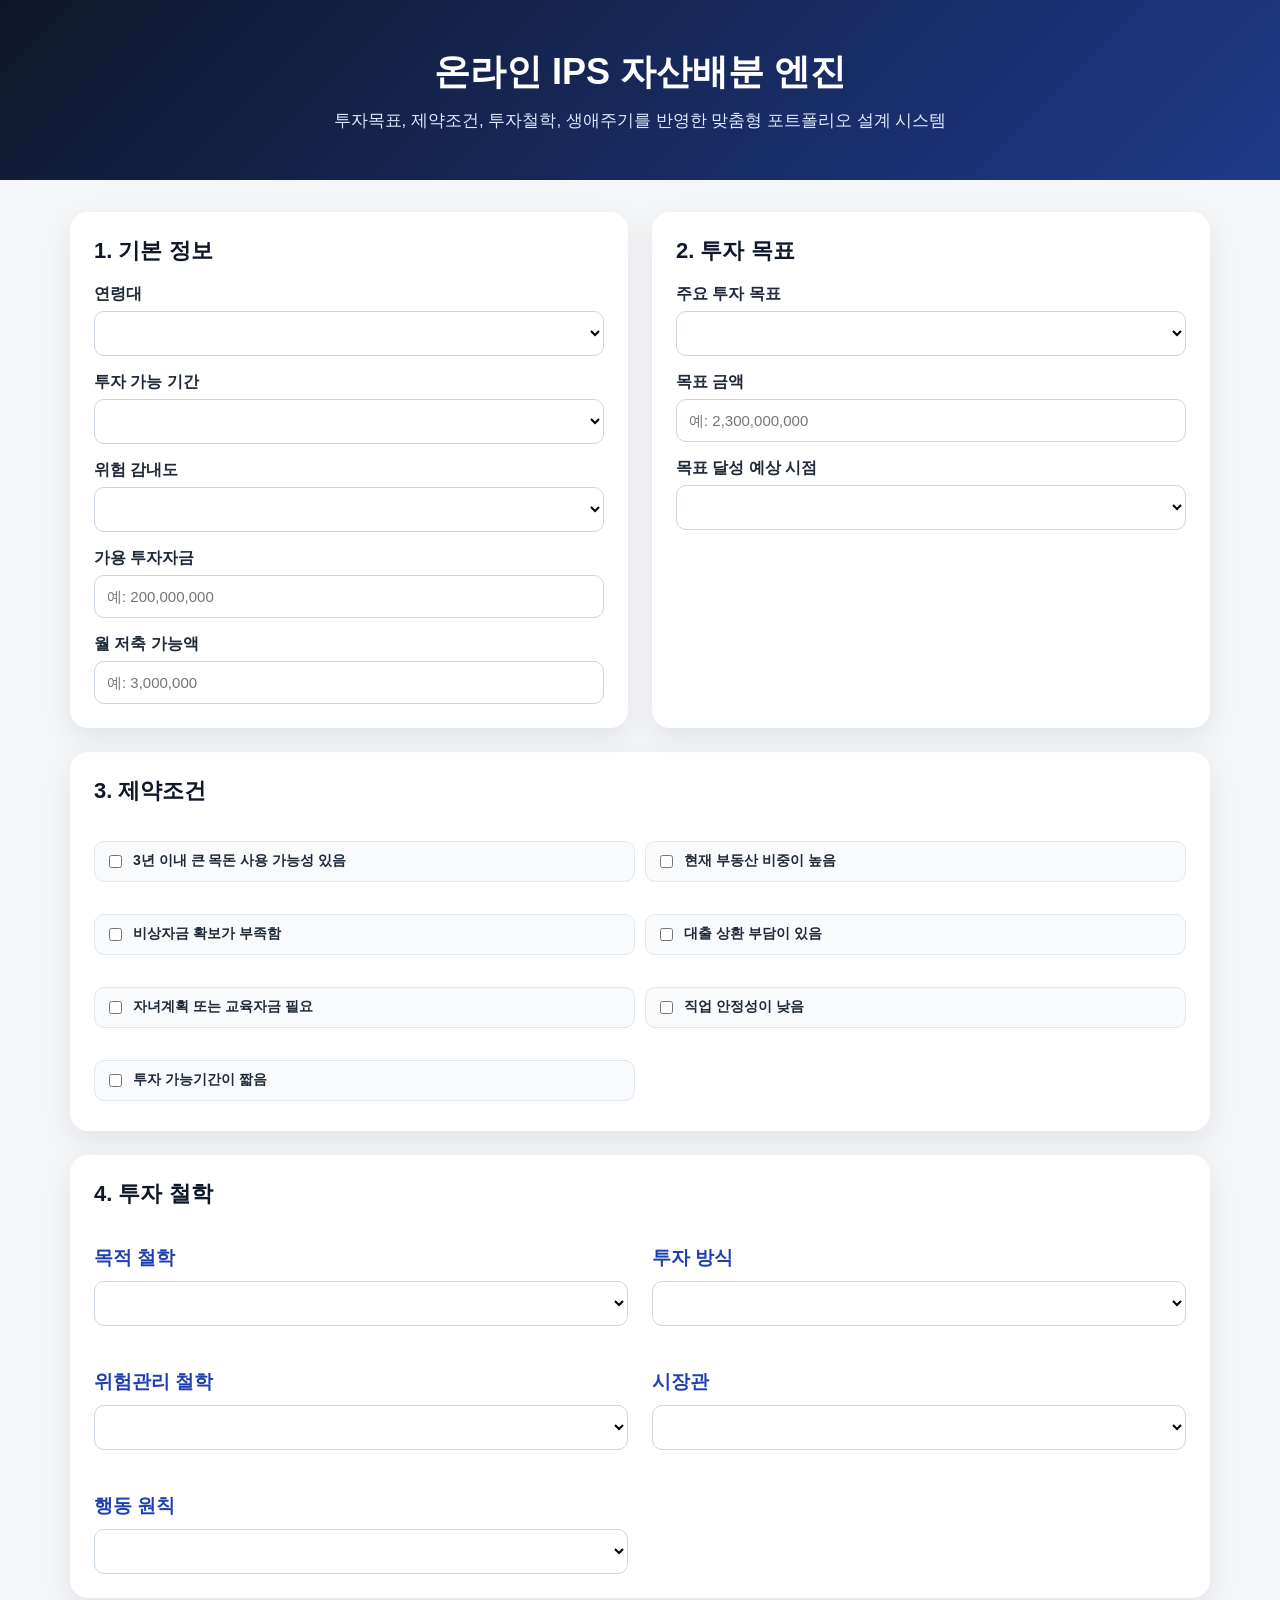
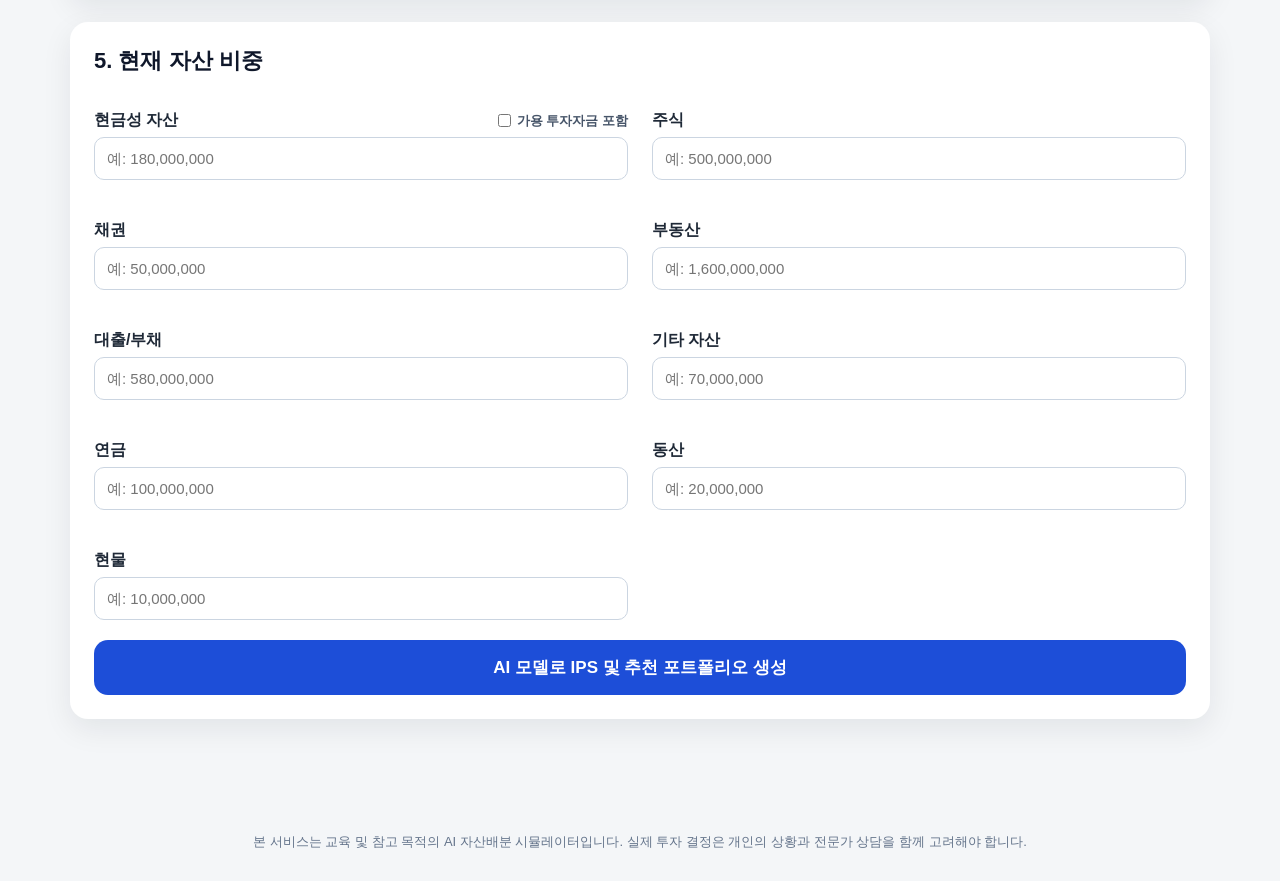
==== portfolio-recom-ai/index.html @ 27859f09 "feat: add ads.txt and adsense account meta tag for verification" ====
<!DOCTYPE html>
<html lang="ko">
<head>
  <meta charset="UTF-8" />
  <meta name="viewport" content="width=device-width, initial-scale=1.0" />
  <title>온라인 IPS 자산배분 엔진</title>
  <link rel="stylesheet" href="./style.css" />
  <script async src="https://pagead2.googlesyndication.com/pagead/js/adsbygoogle.js?client=ca-pub-1762837128941351"
     crossorigin="anonymous"></script>
<meta name="google-adsense-account" content="ca-pub-1762837128941351">
</head>

  <header>
    <h1>온라인 IPS 자산배분 엔진</h1>
    <p>투자목표, 제약조건, 투자철학, 생애주기를 반영한 맞춤형 포트폴리오 설계 시스템</p>
  </header>

  <main class="container">
    <div class="grid">
      <section class="card">
        <h2>1. 기본 정보</h2>

        <label>연령대</label>
        <select id="ageGroup">
          <option value="" selected></option>
          <option value="20">20대</option>
          <option value="30">30대</option>
          <option value="40">40대</option>
          <option value="50">50대</option>
          <option value="60">60대 이상</option>
        </select>

        <label>투자 가능 기간</label>
        <select id="horizon">
          <option value="" selected></option>
          <option value="short">3년 미만</option>
          <option value="medium">3년 이상 10년 미만</option>
          <option value="long">10년 이상</option>
        </select>

        <label>위험 감내도</label>
        <select id="risk">
          <option value="" selected></option>
          <option value="low">낮음 - 원금 안정성 우선</option>
          <option value="medium">보통 - 일정 변동성 감내</option>
          <option value="high">높음 - 장기 수익률 우선</option>
        </select>

        <label>가용 투자자금</label>
        <input id="investAmount" type="text" value="" class="money-input" placeholder="예: 200,000,000" />

        <label>월 저축 가능액</label>
        <input id="monthlySaving" type="text" value="" class="money-input" placeholder="예: 3,000,000" />
      </section>

      <section class="card">
        <h2>2. 투자 목표</h2>

        <label>주요 투자 목표</label>
        <select id="goal">
          <option value="" selected></option>
          <option value="house">주택 매수 / 상급지 이동</option>
          <option value="growth">장기 자산 증식</option>
          <option value="retirement">은퇴 준비</option>
          <option value="cashflow">현금흐름 확보</option>
          <option value="education">자녀 교육자금</option>
          <option value="preservation">자산 보존</option>
        </select>

        <label>목표 금액</label>
        <input id="targetAmount" type="text" value="" class="money-input" placeholder="예: 2,300,000,000" />

        <label>목표 달성 예상 시점</label>
        <select id="targetPeriod">
          <option value="" selected></option>
          <option value="1">1년 이내</option>
          <option value="3">3년 이내</option>
          <option value="5">5년 이내</option>
          <option value="10">10년 이상</option>
        </select>

      </section>
    </div>

    <section class="card">
      <h2>3. 제약조건</h2>

      <div class="checkbox-group">
        <label class="checkbox-item">
          <input type="checkbox" id="nearHousePurchase" />
          3년 이내 큰 목돈 사용 가능성 있음
        </label>

        <label class="checkbox-item">
          <input type="checkbox" id="highRealEstate" />
          현재 부동산 비중이 높음
        </label>

        <label class="checkbox-item">
          <input type="checkbox" id="needEmergency" />
          비상자금 확보가 부족함
        </label>

        <label class="checkbox-item">
          <input type="checkbox" id="loanBurden" />
          대출 상환 부담이 있음
        </label>

        <label class="checkbox-item">
          <input type="checkbox" id="childPlan" />
          자녀계획 또는 교육자금 필요
        </label>

        <label class="checkbox-item">
          <input type="checkbox" id="jobUnstable" />
          직업 안정성이 낮음
        </label>

        <label class="checkbox-item">
          <input type="checkbox" id="shortInvestmentPeriod" />
          투자 가능기간이 짧음
        </label>
      </div>
    </section>

    <section class="card">
      <h2>4. 투자 철학</h2>

      <div class="grid">
        <div>
          <h3>목적 철학</h3>
          <select id="purposePhilosophy">
            <option value="" selected></option>
            <option value="growth">자산 증식형</option>
            <option value="cashflow">현금흐름형</option>
            <option value="preservation">자산 보존형</option>
            <option value="goal">목표 달성형</option>
            <option value="inflation">인플레이션 방어형</option>
          </select>
        </div>

        <div>
          <h3>투자 방식</h3>
          <select id="strategyPhilosophy">
            <option value="" selected></option>
            <option value="passive">패시브 인덱스형</option>
            <option value="active">액티브 판단형</option>
            <option value="value">가치투자형</option>
            <option value="growth">성장투자형</option>
            <option value="quant">퀀트/시스템형</option>
            <option value="allocation">자산배분형</option>
            <option value="macro">매크로 대응형</option>
          </select>
        </div>

        <div>
          <h3>위험관리 철학</h3>
          <select id="riskPhilosophy">
            <option value="" selected></option>
            <option value="volatility">변동성 감내형</option>
            <option value="loss">손실 회피형</option>
            <option value="cash">현금중시형</option>
            <option value="diversification">분산중시형</option>
            <option value="leverage">레버리지 활용형</option>
            <option value="noDebt">무차입 안정형</option>
          </select>
        </div>

        <div>
          <h3>시장관</h3>
          <select id="marketBelief">
            <option value="" selected></option>
            <option value="efficient">시장효율 신뢰형</option>
            <option value="cycle">경기순환 활용형</option>
            <option value="timing">타이밍 활용형</option>
            <option value="longTerm">장기 우상향 신뢰형</option>
            <option value="crisis">위기기회 활용형</option>
          </select>
        </div>

        <div>
          <h3>행동 원칙</h3>
          <select id="behaviorRule">
            <option value="" selected></option>
            <option value="saving">정기적립형</option>
            <option value="rebalance">기계적 리밸런싱형</option>
            <option value="hold">장기보유형</option>
            <option value="concentrated">확신집중형</option>
            <option value="learning">학습중심형</option>
            <option value="simple">단순함 추구형</option>
          </select>
        </div>
      </div>
    </section>

    <section class="card">
      <h2>5. 현재 자산 비중</h2>

      <div class="grid">
        <div>
          <div class="money-label-row">
            <label for="cashAsset">현금성 자산</label>
            <label class="inline-checkbox">
              <input type="checkbox" id="cashIncludesInvestable" />
              가용 투자자금 포함
            </label>
          </div>
          <input id="cashAsset" type="text" value="" class="money-input" placeholder="예: 180,000,000" />
        </div>

        <div>
          <label>주식</label>
          <input id="stockAsset" type="text" value="" class="money-input" placeholder="예: 500,000,000" />
        </div>

        <div>
          <label>채권</label>
          <input id="bondAsset" type="text" value="" class="money-input" placeholder="예: 50,000,000" />
        </div>

        <div>
          <label>부동산</label>
          <input id="realEstateAsset" type="text" value="" class="money-input" placeholder="예: 1,600,000,000" />
        </div>

        <div>
          <label>대출/부채</label>
          <input id="debt" type="text" value="" class="money-input" placeholder="예: 580,000,000" />
        </div>

        <div>
          <label>기타 자산</label>
          <input id="otherAsset" type="text" value="" class="money-input" placeholder="예: 70,000,000" />
        </div>

        <div>
          <label>연금</label>
          <input id="pensionAsset" type="text" value="" class="money-input" placeholder="예: 100,000,000" />
        </div>

        <div>
          <label>동산</label>
          <input id="movableAsset" type="text" value="" class="money-input" placeholder="예: 20,000,000" />
        </div>

        <div>
          <label>현물</label>
          <input id="physicalAsset" type="text" value="" class="money-input" placeholder="예: 10,000,000" />
        </div>
      </div>

      <button id="generateBtn" onclick="generateIPS()">AI 모델로 IPS 및 추천 포트폴리오 생성</button>
    </section>

    <section class="card" id="resultSection" style="display:none;">
      <h2>6. 분석 결과</h2>

      <div class="result-box">
        <h3>투자자 프로필</h3>
        <div id="profileBadges"></div>
      </div>

      <div class="result-box">
        <h3>현재 자산 진단</h3>
        <div id="assetDiagnosis"></div>
      </div>

      <div class="result-box">
        <h3>추천 전략적 자산배분</h3>
        <div id="allocationResult"></div>
      </div>

      <div class="result-box">
        <h3>이상적 자산배분</h3>
        <div id="idealAllocationResult"></div>
      </div>

      <div class="result-box">
        <h3>AI 모델 분석 의견</h3>
        <div id="aiModelResult"></div>
      </div>

      <div class="result-box">
        <h3>추천 사유</h3>
        <div id="recommendReason"></div>
      </div>

      <div class="result-box">
        <h3>리밸런싱 기준</h3>
        <table class="summary-table">
          <tr>
            <th>항목</th>
            <th>기준</th>
          </tr>
          <tr>
            <td>정기 리밸런싱</td>
            <td>분기 1회 또는 반기 1회</td>
          </tr>
          <tr>
            <td>허용 밴드</td>
            <td>목표 비중 대비 ±5%p 이탈 시 점검</td>
          </tr>
          <tr>
            <td>현금성 자산</td>
            <td>단기 목표자금과 비상자금은 위험자산 투자 대상에서 제외</td>
          </tr>
          <tr>
            <td>시장 급락 시</td>
            <td>사전에 정한 룰에 따라 분할 매수, 감정적 매도 금지</td>
          </tr>
        </table>
      </div>

      <div class="result-box">
        <h3>IPS 요약 보고서</h3>
        <div id="ipsReport" class="ips-report"></div>
      </div>
    </section>
  </main>

  <footer>
    본 서비스는 교육 및 참고 목적의 AI 자산배분 시뮬레이터입니다. 실제 투자 결정은 개인의 상황과 전문가 상담을 함께 고려해야 합니다.
  </footer>

  <script src="./main.js"></script>
</body>
</html>
---- portfolio-recom-ai/style.css ----
* {
  box-sizing: border-box;
}

body {
  margin: 0;
  font-family: -apple-system, BlinkMacSystemFont, "Segoe UI", "Noto Sans KR", sans-serif;
  background: #f4f6f8;
  color: #1f2937;
}

header {
  background: linear-gradient(135deg, #0f172a, #1e3a8a);
  color: white;
  padding: 48px 24px;
  text-align: center;
}

header h1 {
  margin: 0 0 12px;
  font-size: 36px;
}

header p {
  margin: 0;
  font-size: 17px;
  color: #dbeafe;
}

.container {
  max-width: 1180px;
  margin: 0 auto;
  padding: 32px 20px 60px;
}

.grid {
  display: grid;
  grid-template-columns: 1fr 1fr;
  gap: 24px;
}

.card {
  background: white;
  border-radius: 18px;
  padding: 24px;
  box-shadow: 0 10px 30px rgba(15, 23, 42, 0.08);
  margin-bottom: 24px;
}

.card h2 {
  margin-top: 0;
  font-size: 22px;
  color: #0f172a;
}

.card h3 {
  margin-bottom: 10px;
  color: #1e40af;
}

label {
  display: block;
  font-weight: 600;
  margin: 16px 0 6px;
}

input, select {
  width: 100%;
  padding: 12px;
  border: 1px solid #cbd5e1;
  border-radius: 10px;
  font-size: 15px;
  background: #fff;
}

.checkbox-group {
  display: grid;
  grid-template-columns: 1fr 1fr;
  gap: 10px;
  margin-top: 8px;
}

.checkbox-item {
  display: flex;
  align-items: center;
  gap: 8px;
  padding: 10px;
  border: 1px solid #e2e8f0;
  border-radius: 10px;
  background: #f8fafc;
  font-size: 14px;
}

.checkbox-item input {
  width: auto;
}

button {
  width: 100%;
  border: none;
  border-radius: 14px;
  padding: 16px;
  background: #1d4ed8;
  color: white;
  font-size: 17px;
  font-weight: 700;
  cursor: pointer;
  margin-top: 20px;
}

button:hover {
  background: #1e40af;
}

.result-box {
  background: #f8fafc;
  border: 1px solid #e2e8f0;
  border-radius: 14px;
  padding: 18px;
  margin-top: 14px;
}

.profile-badge {
  display: inline-block;
  padding: 8px 12px;
  border-radius: 999px;
  background: #dbeafe;
  color: #1e40af;
  font-weight: 700;
  margin: 4px 4px 4px 0;
}

.allocation-row {
  margin: 14px 0;
  position: relative;
}

.linked-cash-row {
  border: 2px solid #38bdf8;
  background: linear-gradient(90deg, #ecfeff, #fff7ed);
  border-radius: 14px;
  padding: 12px;
  margin: 8px -8px 18px;
  box-shadow: 0 8px 18px rgba(56, 189, 248, 0.18);
}

.linked-cash-row .allocation-label {
  color: #075985;
}


.allocation-grid {
  display: grid;
  grid-template-columns: 1fr 1fr;
  gap: 24px;
  margin-top: 12px;
  position: relative;
  overflow: visible;
}



.allocation-panel {
  background: #ffffff;
  border: 1px solid #e2e8f0;
  border-radius: 16px;
  padding: 18px;
  position: relative;
}

.total-allocation-panel {
  z-index: 3;
}

.cash-allocation-panel {
  z-index: 1;
  border-color: #bfdbfe;
  box-shadow: 0 8px 22px rgba(37, 99, 235, 0.08);
}


.allocation-panel h4 {
  margin: 0 0 6px;
  font-size: 18px;
  color: #0f172a;
}

.allocation-note {
  margin: 0 0 16px;
  color: #64748b;
  font-size: 13px;
  line-height: 1.5;
}

.allocation-amount {
  color: #475569;
  font-size: 13px;
  font-weight: 500;
}

.allocation-label {
  display: flex;
  justify-content: space-between;
  font-weight: 600;
  margin-bottom: 6px;
}

.bar {
  width: 100%;
  height: 16px;
  background: #e5e7eb;
  border-radius: 999px;
  overflow: hidden;
}

.bar-fill {
  height: 100%;
  border-radius: 999px;
}

.cash { background: #38bdf8; }
.bond { background: #60a5fa; }
.deposit { background: #93c5fd; }
.domestic { background: #fb923c; }
.global { background: #22c55e; }
.alt { background: #a855f7; }
.realestate { background: #facc15; }

.summary-table {
  width: 100%;
  border-collapse: collapse;
  margin-top: 16px;
  font-size: 14px;
}

.summary-table th,
.summary-table td {
  border: 1px solid #e2e8f0;
  padding: 10px;
  text-align: left;
}

.summary-table th {
  background: #eff6ff;
}

.warning {
  background: #fff7ed;
  border: 1px solid #fdba74;
  color: #9a3412;
  padding: 14px;
  border-radius: 12px;
  margin-top: 14px;
  font-size: 14px;
}

.ips-report {
  white-space: pre-line;
  line-height: 1.75;
  background: #0f172a;
  color: #e5e7eb;
  padding: 24px;
  border-radius: 16px;
  font-size: 15px;
}



.ai-status {
  display: flex;
  align-items: center;
  gap: 10px;
  padding: 14px;
  border-radius: 12px;
  background: #eef2ff;
  color: #3730a3;
  font-weight: 700;
  margin-bottom: 14px;
}

.ai-chip-row {
  display: flex;
  flex-wrap: wrap;
  gap: 8px;
  margin: 10px 0 14px;
}

.ai-chip {
  display: inline-flex;
  align-items: center;
  padding: 7px 10px;
  border-radius: 999px;
  background: #ecfeff;
  border: 1px solid #bae6fd;
  color: #075985;
  font-size: 13px;
  font-weight: 700;
}

.ai-insight-grid {
  display: grid;
  grid-template-columns: 1fr 1fr;
  gap: 14px;
  margin-top: 12px;
}

.ai-insight {
  background: #ffffff;
  border: 1px solid #e2e8f0;
  border-radius: 14px;
  padding: 14px;
  line-height: 1.6;
}

.ai-insight strong {
  color: #1e40af;
  display: block;
  margin-bottom: 6px;
}

.ai-action-list {
  margin: 8px 0 0 18px;
  padding: 0;
  line-height: 1.7;
}

.ai-disclaimer {
  margin-top: 12px;
  padding: 12px;
  border-radius: 12px;
  background: #fffbeb;
  border: 1px solid #fde68a;
  color: #92400e;
  font-size: 13px;
  line-height: 1.6;
}

footer {
  text-align: center;
  color: #64748b;
  padding: 30px;
  font-size: 13px;
}

@media (max-width: 850px) {
  .grid {
    grid-template-columns: 1fr;
  }

  header h1 {
    font-size: 28px;
  }

  .checkbox-group {
    grid-template-columns: 1fr;
  }

  .ai-insight-grid {
    grid-template-columns: 1fr;
  }

  .allocation-grid {
    grid-template-columns: 1fr;
    gap: 20px;
  }

  .allocation-grid::before,
  .allocation-grid::after,
  .linked-cash-row::before,
  .cash-allocation-panel::before {
    display: none;
  }
}

.money-label-row {
  display: flex;
  align-items: center;
  justify-content: space-between;
  gap: 12px;
  margin: 16px 0 6px;
}

.money-label-row label {
  margin: 0;
}

.inline-checkbox {
  display: inline-flex;
  align-items: center;
  gap: 6px;
  font-size: 13px;
  font-weight: 600;
  color: #475569;
  white-space: nowrap;
  margin: 0;
}

.inline-checkbox input {
  width: auto;
  margin: 0;
}

.linked-cash-row {
  border: none;
  background: transparent;
  border-radius: 0;
  padding: 0;
  margin: 14px 0;
  box-shadow: none;
}

.linked-cash-row .allocation-label {
  color: inherit;
}

.linked-cash-row::before,
.allocation-grid::before,
.allocation-grid::after,

.allocation-grid {
  gap: 24px;
}
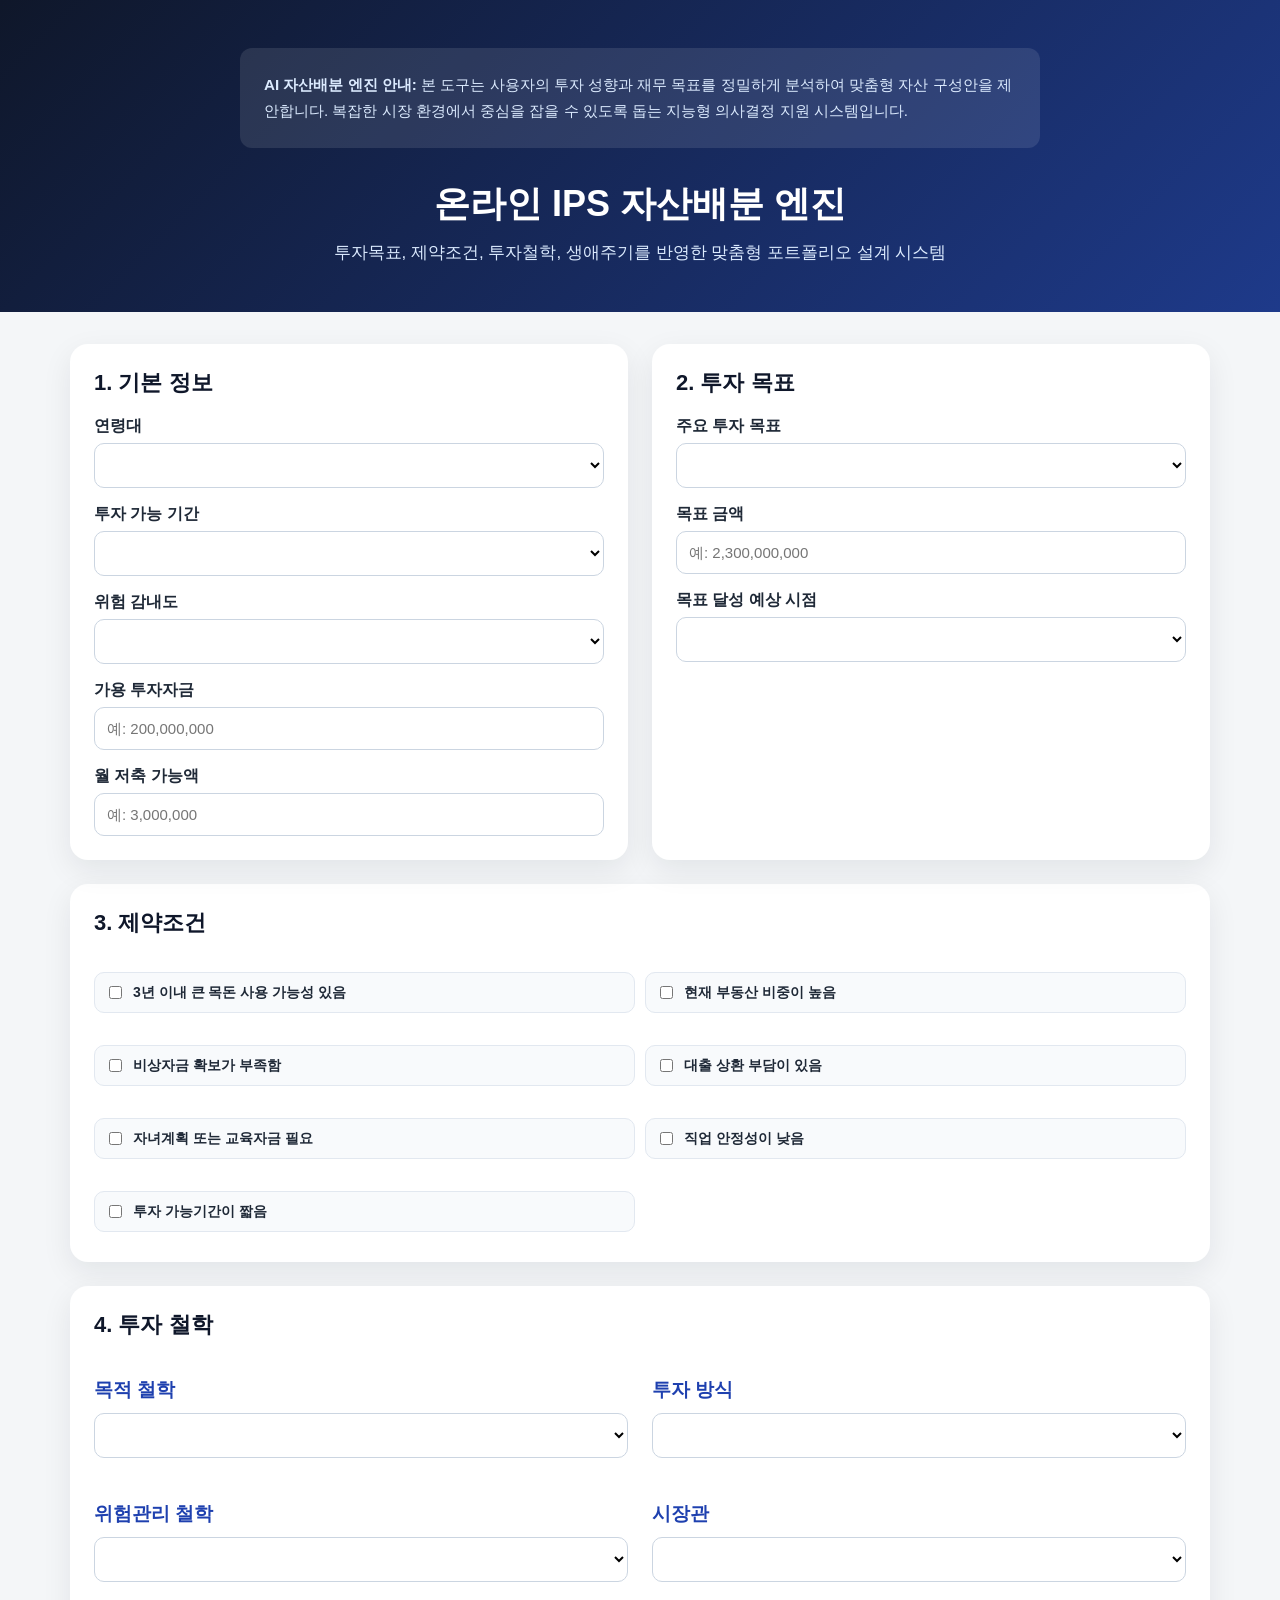
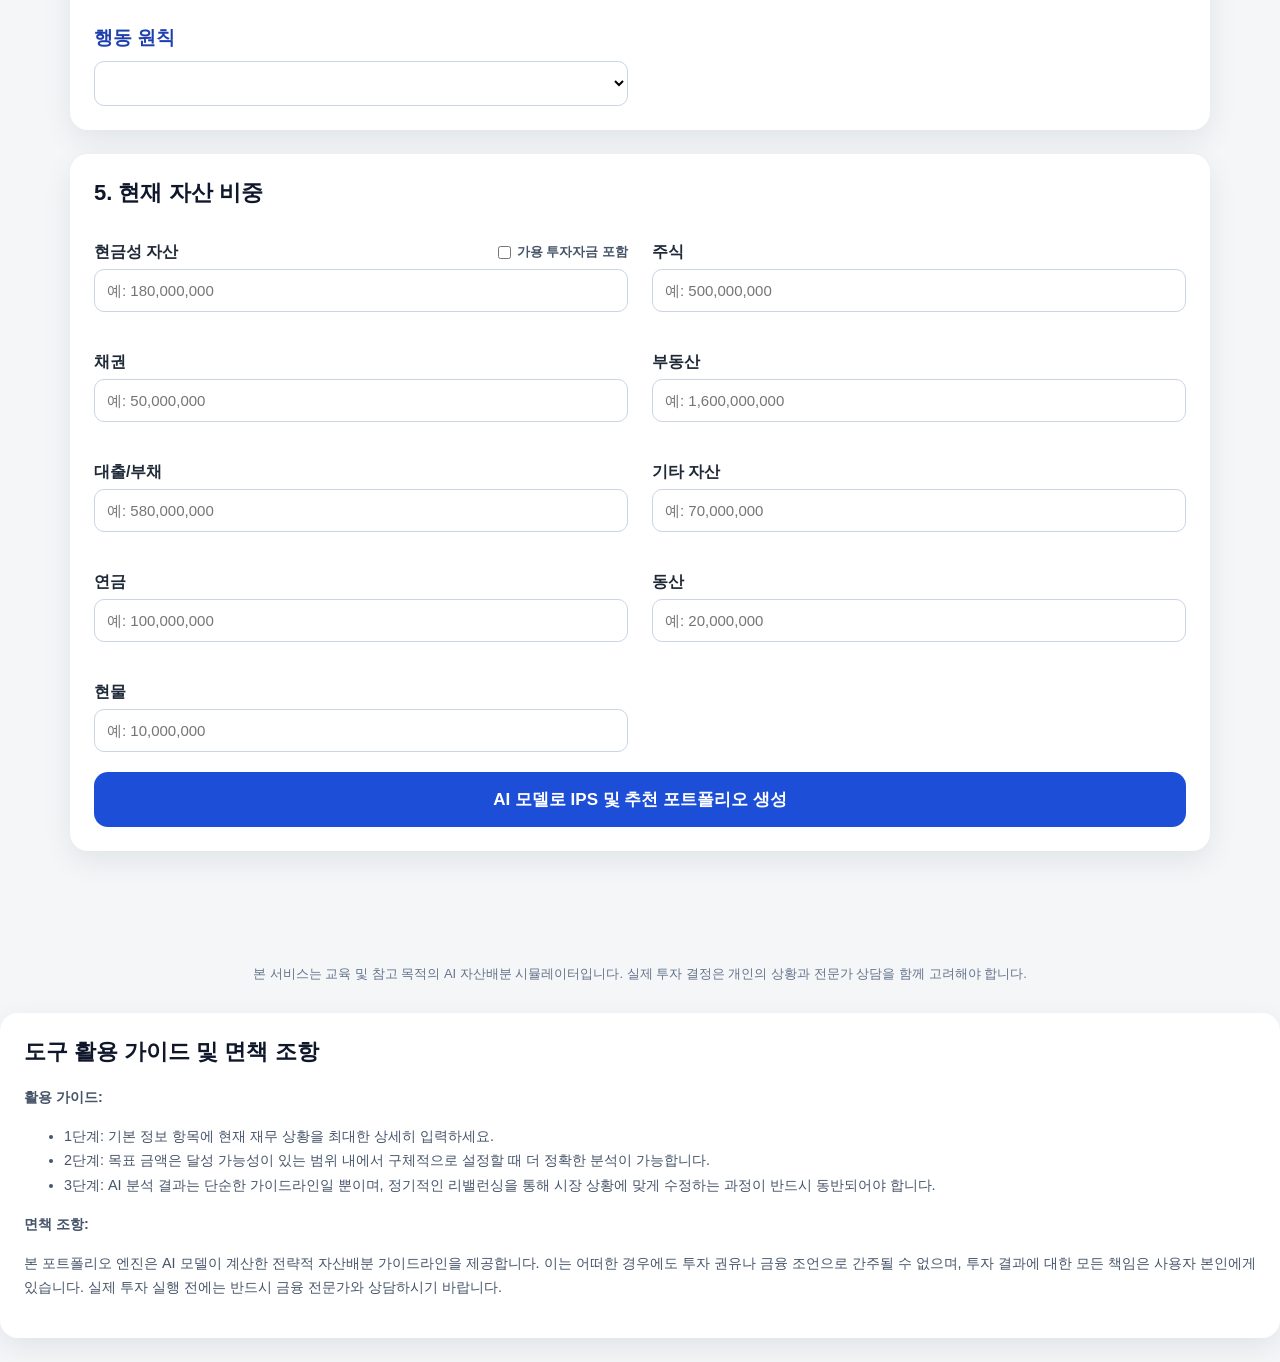
==== commit b8f40d29: "feat: enhance site quality with usage guides and disclaimers for AdSense compliance" ====
--- a/portfolio-recom-ai/index.html
+++ b/portfolio-recom-ai/index.html
@@ -11,6 +11,9 @@
 </head>
 
   <header>
+    <div style="max-width: 800px; margin: 0 auto 2rem; text-align: left; background: rgba(255,255,255,0.1); padding: 1.5rem; border-radius: 12px; font-size: 0.95rem; line-height: 1.7; color: #dbeafe;">
+      <strong>AI 자산배분 엔진 안내:</strong> 본 도구는 사용자의 투자 성향과 재무 목표를 정밀하게 분석하여 맞춤형 자산 구성안을 제안합니다. 복잡한 시장 환경에서 중심을 잡을 수 있도록 돕는 지능형 의사결정 지원 시스템입니다.
+    </div>
     <h1>온라인 IPS 자산배분 엔진</h1>
     <p>투자목표, 제약조건, 투자철학, 생애주기를 반영한 맞춤형 포트폴리오 설계 시스템</p>
   </header>
@@ -325,3 +328,17 @@
   <script src="./main.js"></script>
 </body>
 </html>
+
+<section class="card">
+  <h2>도구 활용 가이드 및 면책 조항</h2>
+  <div class="content-block" style="font-size: 0.9rem; color: #475569; line-height: 1.7;">
+    <p><strong>활용 가이드:</strong></p>
+    <ul>
+      <li>1단계: 기본 정보 항목에 현재 재무 상황을 최대한 상세히 입력하세요.</li>
+      <li>2단계: 목표 금액은 달성 가능성이 있는 범위 내에서 구체적으로 설정할 때 더 정확한 분석이 가능합니다.</li>
+      <li>3단계: AI 분석 결과는 단순한 가이드라인일 뿐이며, 정기적인 리밸런싱을 통해 시장 상황에 맞게 수정하는 과정이 반드시 동반되어야 합니다.</li>
+    </ul>
+    <p><strong>면책 조항:</strong></p>
+    <p>본 포트폴리오 엔진은 AI 모델이 계산한 전략적 자산배분 가이드라인을 제공합니다. 이는 어떠한 경우에도 투자 권유나 금융 조언으로 간주될 수 없으며, 투자 결과에 대한 모든 책임은 사용자 본인에게 있습니다. 실제 투자 실행 전에는 반드시 금융 전문가와 상담하시기 바랍니다.</p>
+  </div>
+</section>
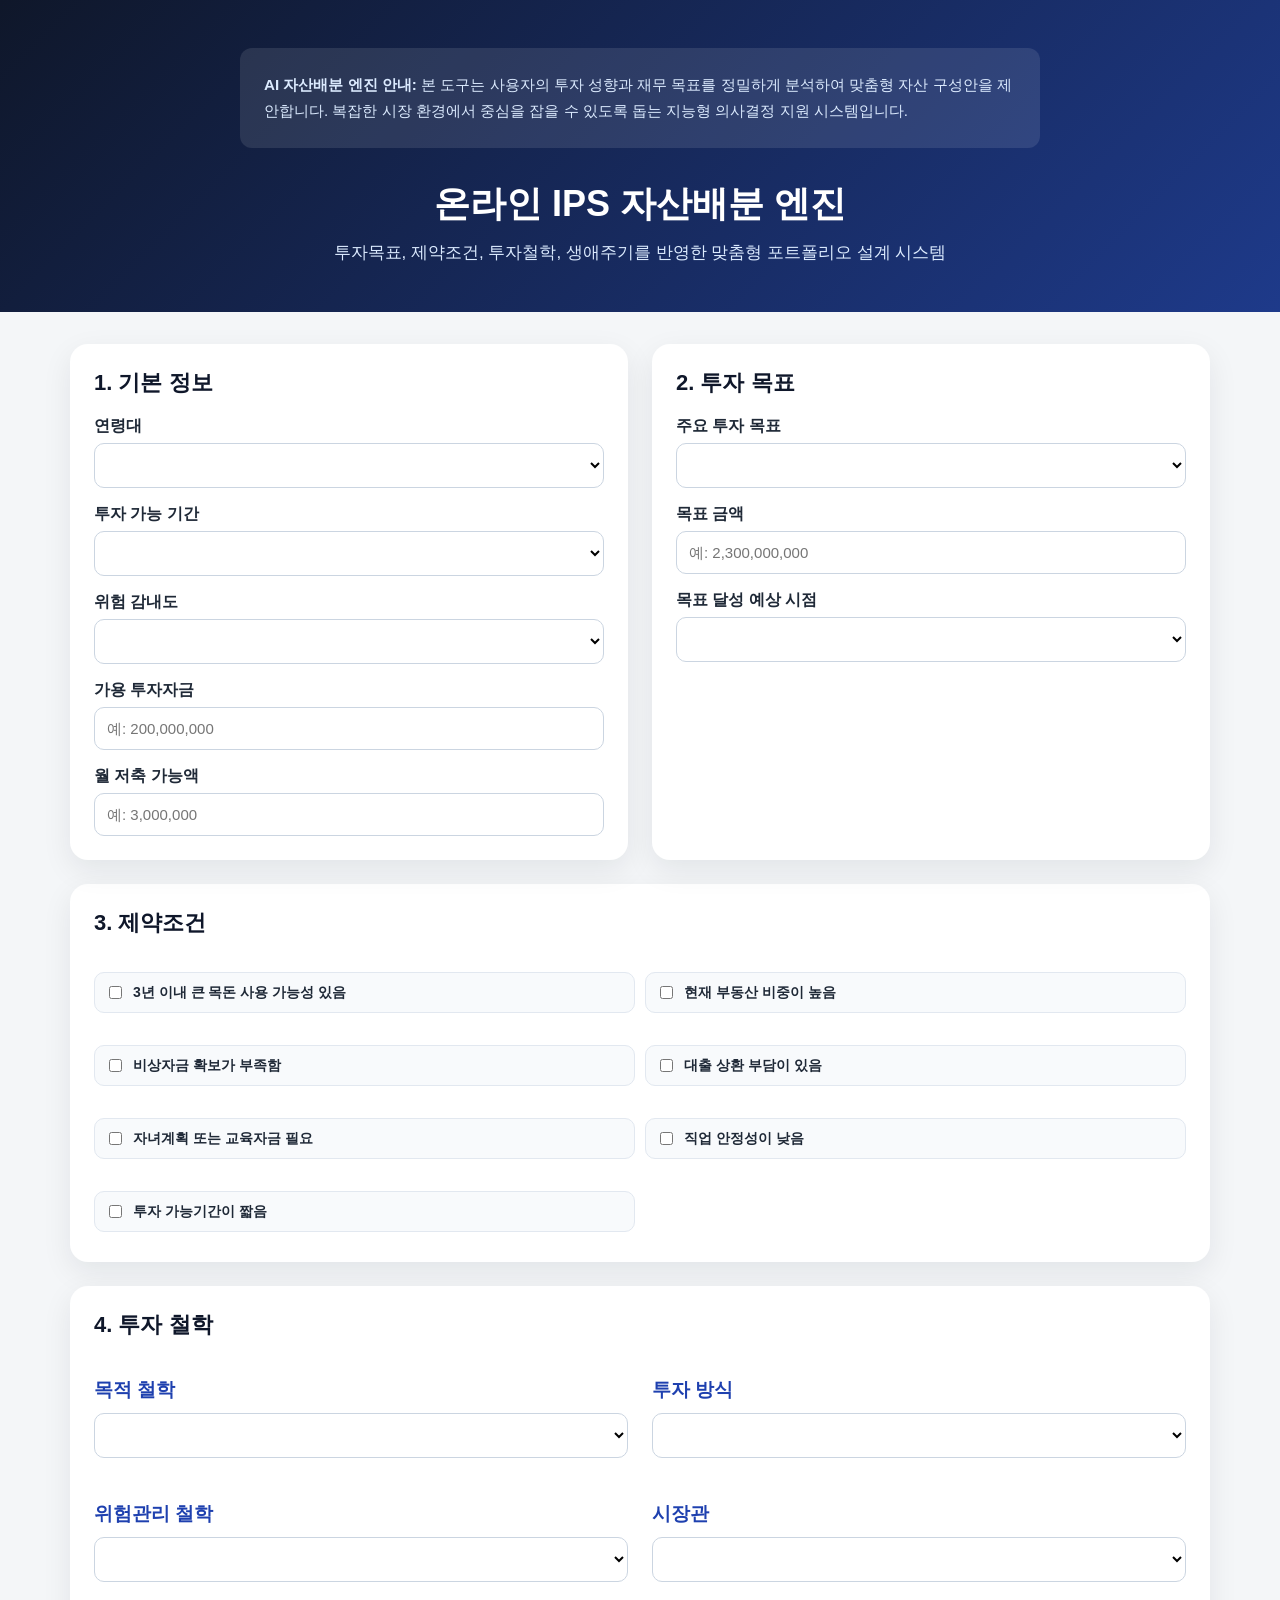
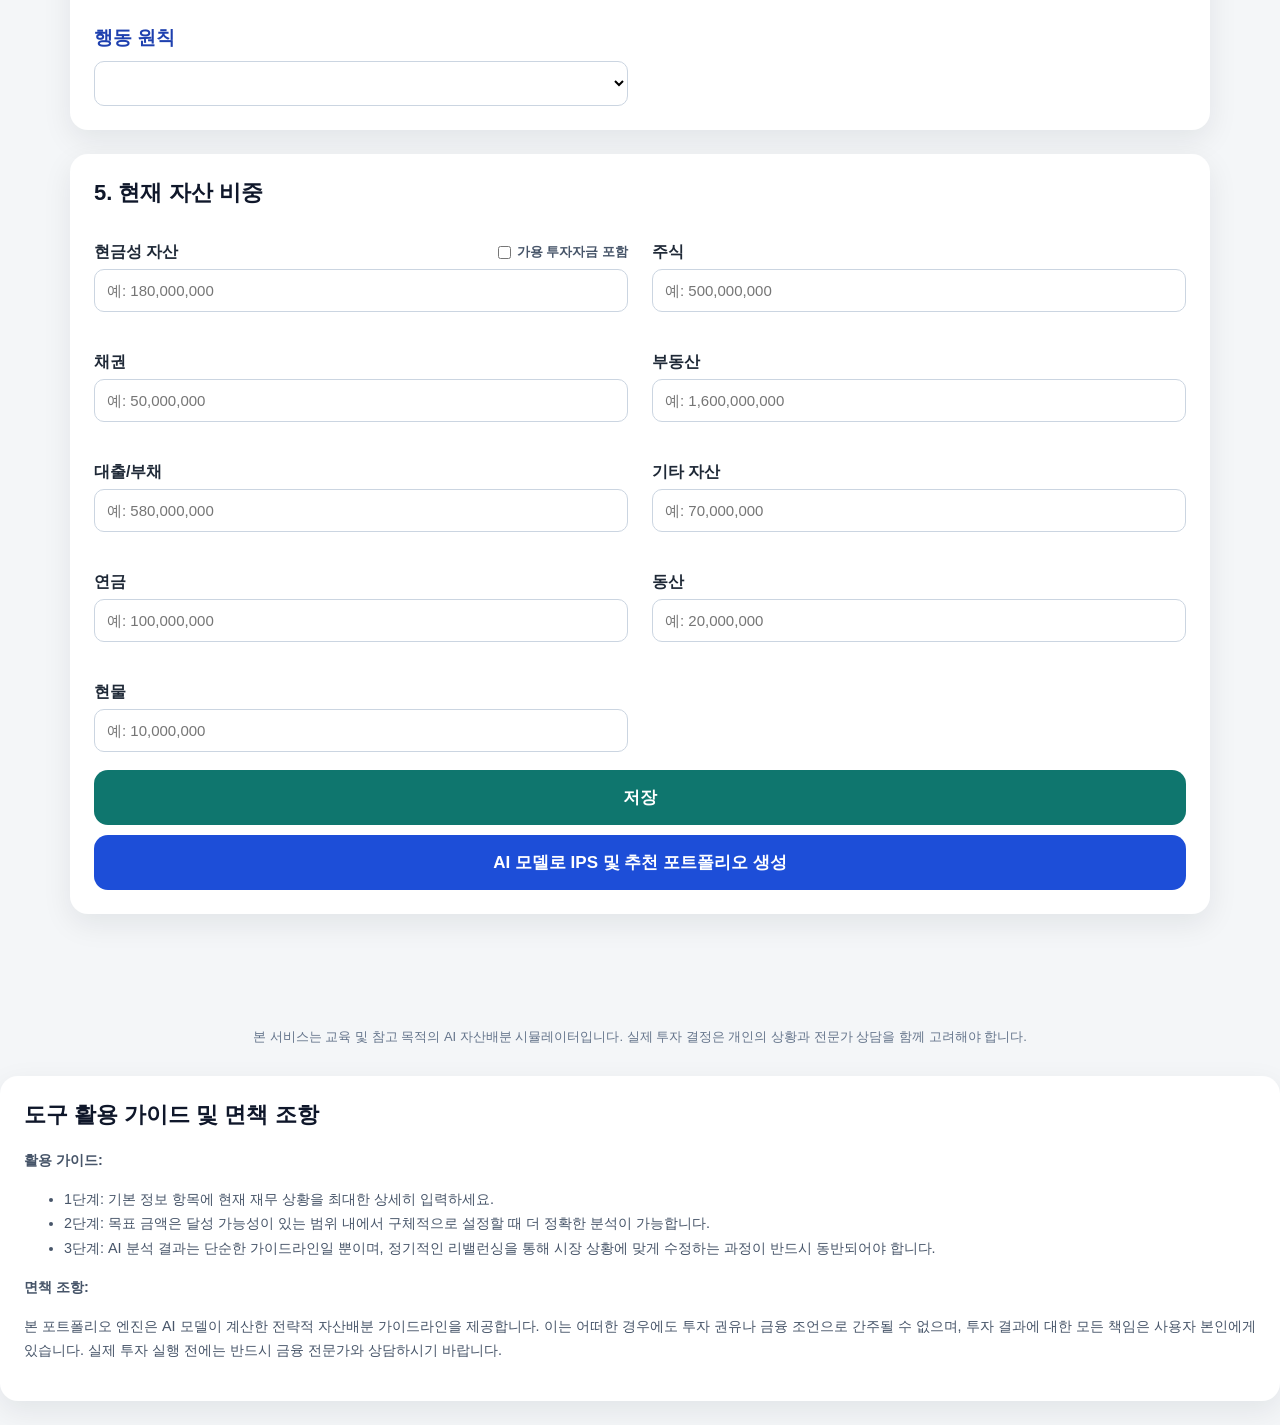
==== commit 785f7a37: "Add portfolio input save button" ====
--- a/portfolio-recom-ai/index.html
+++ b/portfolio-recom-ai/index.html
@@ -8,6 +8,22 @@
   <script async src="https://pagead2.googlesyndication.com/pagead/js/adsbygoogle.js?client=ca-pub-1762837128941351"
      crossorigin="anonymous"></script>
 <meta name="google-adsense-account" content="ca-pub-1762837128941351">
+<!-- Google tag (gtag.js) -->
+<script async src="https://www.googletagmanager.com/gtag/js?id=G-Q4JLM8CRCL"></script>
+<script>
+  window.dataLayer = window.dataLayer || [];
+  function gtag(){dataLayer.push(arguments);}
+  gtag('js', new Date());
+
+  gtag('config', 'G-Q4JLM8CRCL');
+</script>
+<script type="text/javascript">
+    (function(c,l,a,r,i,t,y){
+        c[a]=c[a]||function(){(c[a].q=c[a].q||[]).push(arguments)};
+        t=l.createElement(r);t.async=1;t.src="https://www.clarity.ms/tag/"+i;
+        y=l.getElementsByTagName(r)[0];y.parentNode.insertBefore(t,y);
+    })(window, document, "clarity", "script", "ww0ek1p9an");
+</script>
 </head>
 
   <header>
@@ -252,6 +268,7 @@
         </div>
       </div>
 
+      <button id="saveInputsBtn" class="secondary-action-button" onclick="savePortfolioInputs()">저장</button>
       <button id="generateBtn" onclick="generateIPS()">AI 모델로 IPS 및 추천 포트폴리오 생성</button>
     </section>
 
--- a/portfolio-recom-ai/style.css
+++ b/portfolio-recom-ai/style.css
@@ -112,6 +112,24 @@
   background: #1e40af;
 }
 
+.secondary-action-button {
+  margin-top: 18px;
+  background: #0f766e;
+}
+
+.secondary-action-button:hover {
+  background: #115e59;
+}
+
+.secondary-action-button:disabled {
+  background: #94a3b8;
+  cursor: default;
+}
+
+#generateBtn {
+  margin-top: 10px;
+}
+
 .result-box {
   background: #f8fafc;
   border: 1px solid #e2e8f0;
@@ -225,6 +243,88 @@
 .global { background: #22c55e; }
 .alt { background: #a855f7; }
 .realestate { background: #facc15; }
+
+
+.allocation-title {
+  display: inline-flex;
+  align-items: center;
+  gap: 8px;
+  min-width: 0;
+}
+
+.stock-recommendation-button {
+  width: auto;
+  min-width: 74px;
+  margin: 0;
+  padding: 6px 10px;
+  border-radius: 8px;
+  background: #0f766e;
+  color: #ffffff;
+  font-size: 12px;
+  line-height: 1.2;
+  font-weight: 700;
+  white-space: nowrap;
+}
+
+.stock-recommendation-button:hover {
+  background: #115e59;
+}
+
+.stock-recommendation-panel {
+  margin-top: 12px;
+  padding: 14px;
+  border: 1px solid #cbd5e1;
+  border-radius: 12px;
+  background: #f8fafc;
+}
+
+.stock-recommendation-grid {
+  display: grid;
+  grid-template-columns: 1fr 1fr;
+  gap: 12px;
+}
+
+.stock-recommendation-group {
+  min-width: 0;
+}
+
+.stock-recommendation-group h5 {
+  margin: 0 0 8px;
+  color: #0f172a;
+  font-size: 14px;
+}
+
+.stock-recommendation-group ol {
+  margin: 0;
+  padding-left: 20px;
+}
+
+.stock-recommendation-group li {
+  margin-bottom: 8px;
+  color: #334155;
+  font-size: 13px;
+  line-height: 1.45;
+}
+
+.stock-recommendation-group li strong {
+  display: block;
+  color: #0f172a;
+  font-size: 13px;
+}
+
+.stock-recommendation-group li span {
+  display: block;
+  margin-top: 2px;
+}
+
+.stock-recommendation-disclaimer {
+  margin: 10px 0 0;
+  padding-top: 10px;
+  border-top: 1px solid #e2e8f0;
+  color: #64748b;
+  font-size: 12px;
+  line-height: 1.5;
+}
 
 .summary-table {
   width: 100%;
@@ -364,6 +464,15 @@
     gap: 20px;
   }
 
+  .allocation-label {
+    align-items: flex-start;
+    gap: 8px;
+  }
+
+  .stock-recommendation-grid {
+    grid-template-columns: 1fr;
+  }
+
   .allocation-grid::before,
   .allocation-grid::after,
   .linked-cash-row::before,
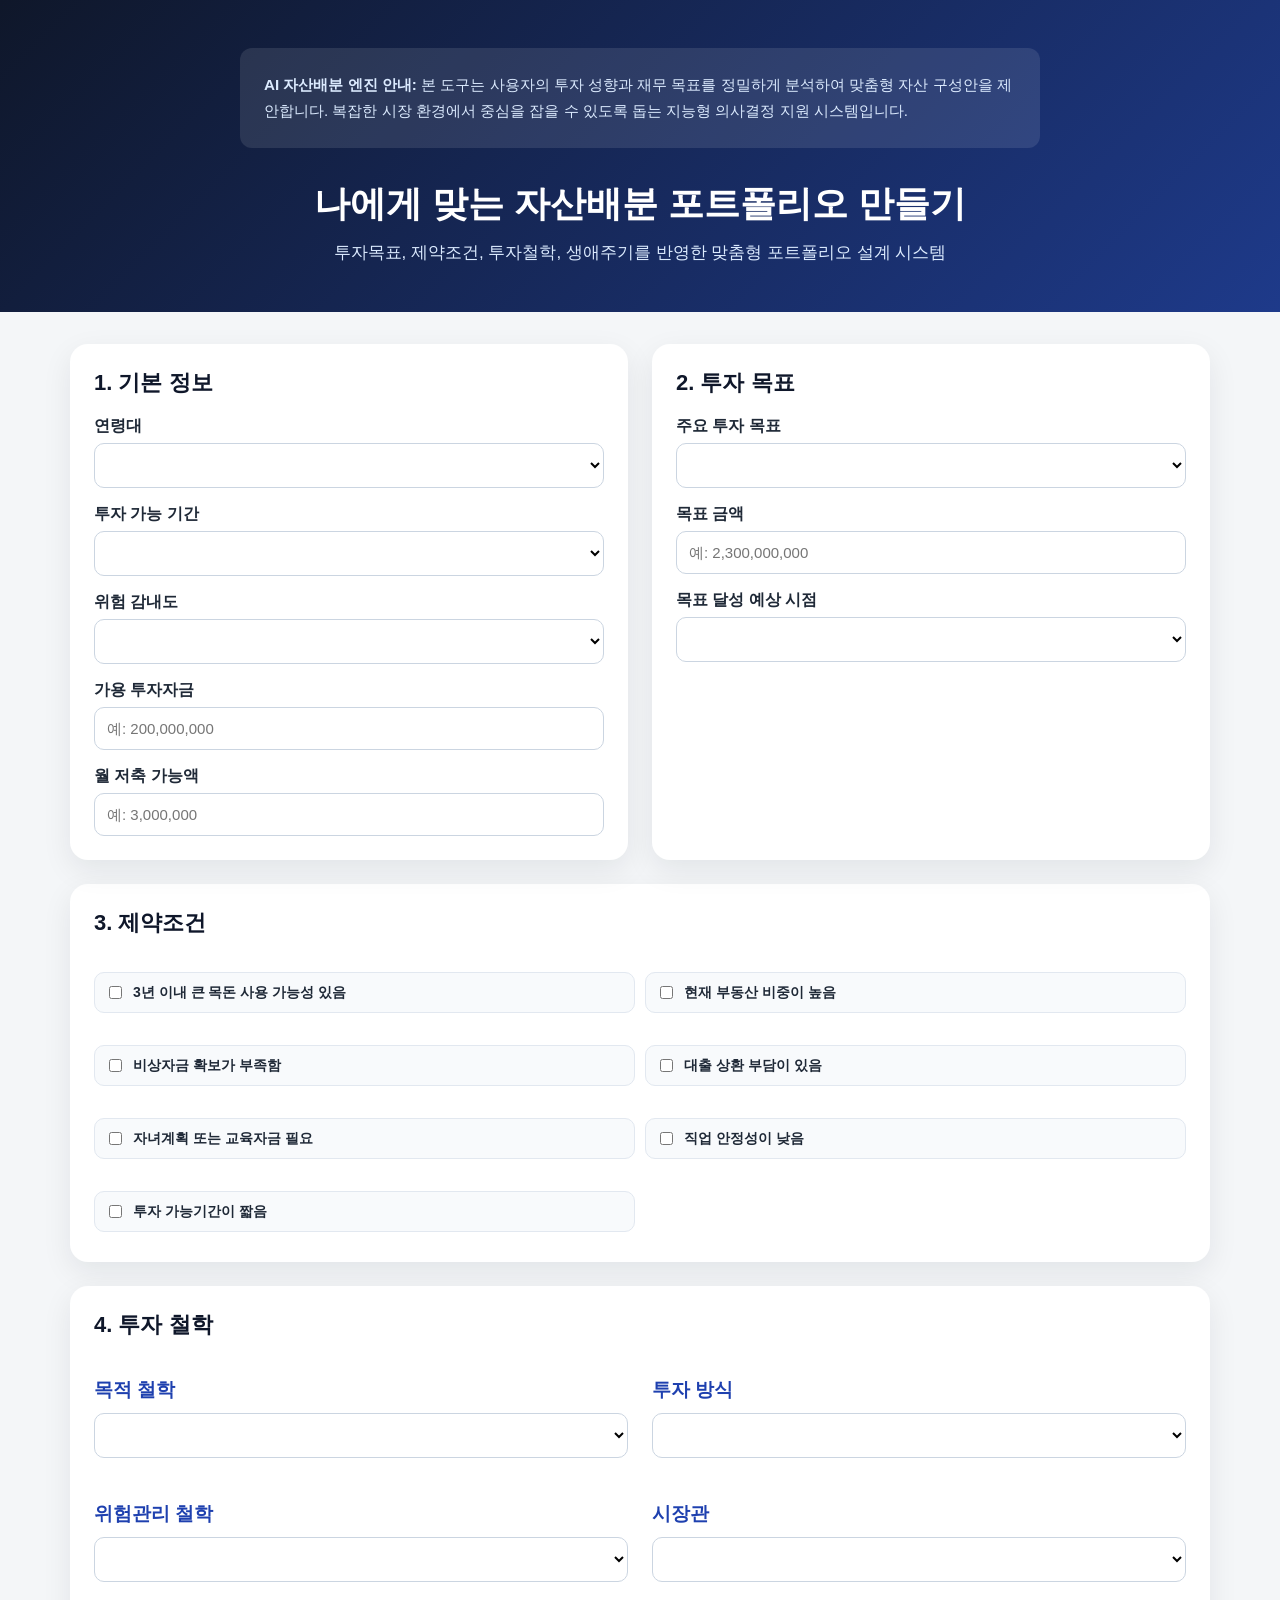
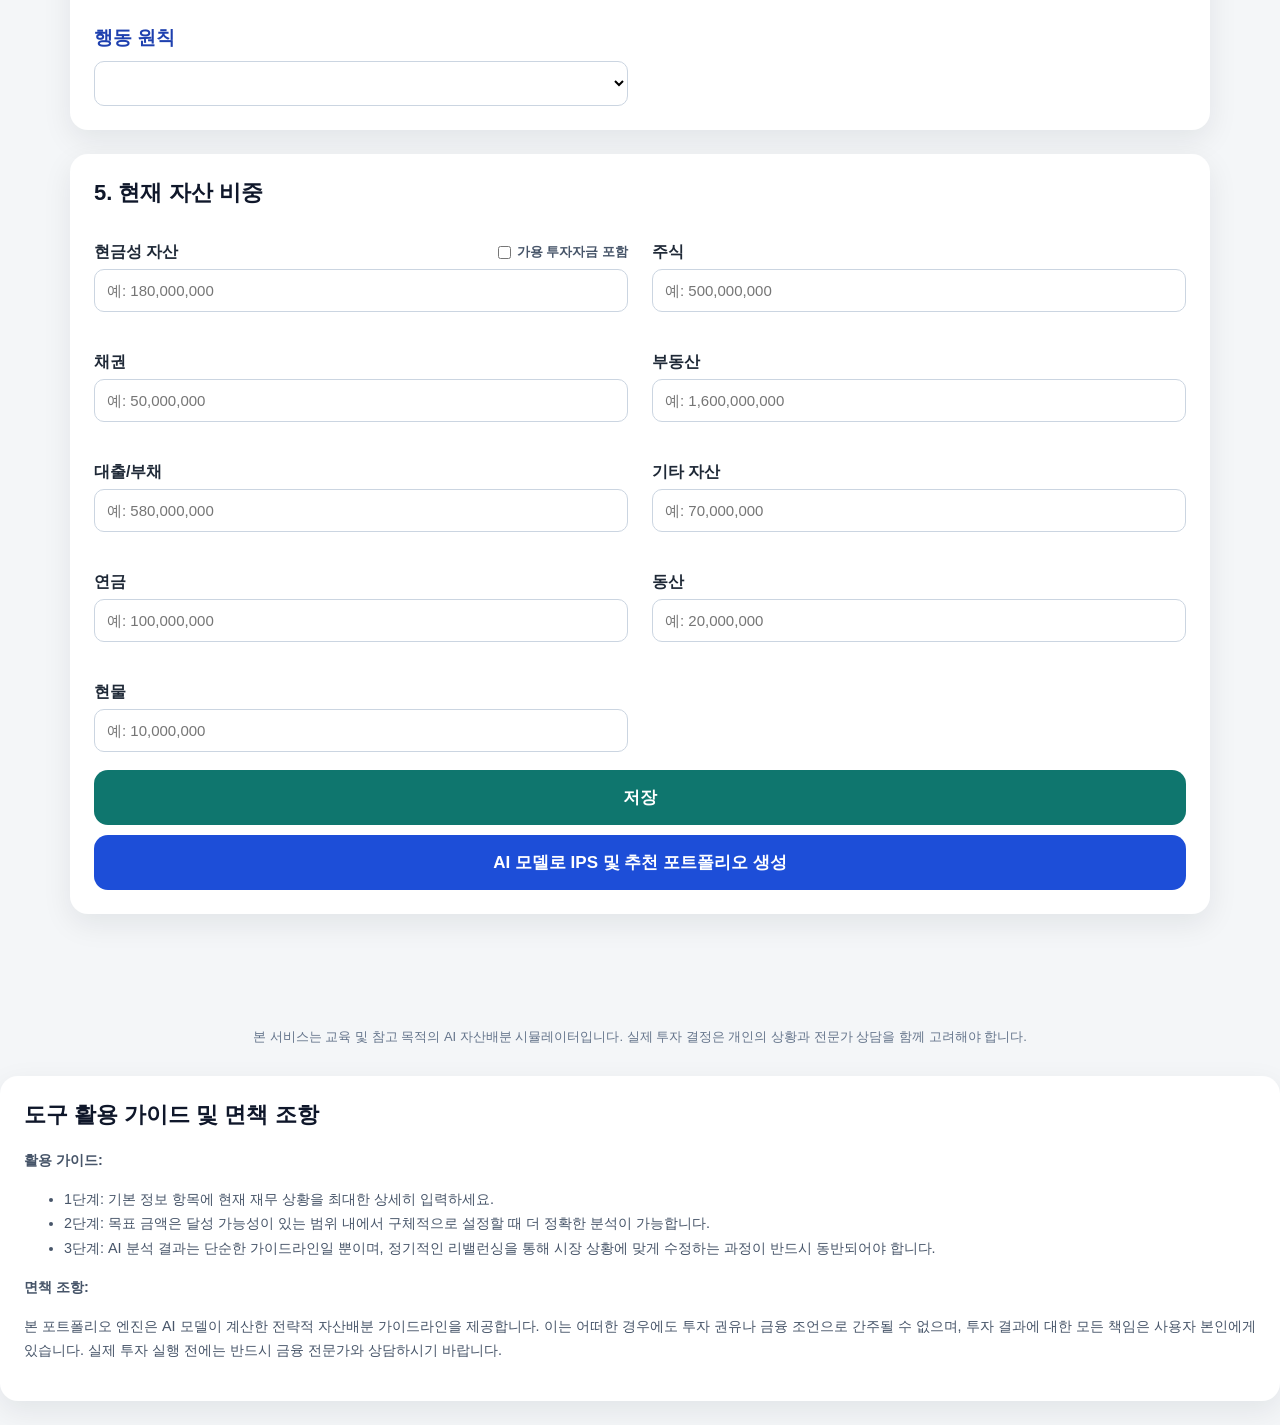
==== commit bcd7ba2f: "Update portfolio page title" ====
--- a/portfolio-recom-ai/index.html
+++ b/portfolio-recom-ai/index.html
@@ -3,7 +3,7 @@
 <head>
   <meta charset="UTF-8" />
   <meta name="viewport" content="width=device-width, initial-scale=1.0" />
-  <title>온라인 IPS 자산배분 엔진</title>
+  <title>나에게 맞는 자산배분 포트폴리오 만들기</title>
   <link rel="stylesheet" href="./style.css" />
   <script async src="https://pagead2.googlesyndication.com/pagead/js/adsbygoogle.js?client=ca-pub-1762837128941351"
      crossorigin="anonymous"></script>
@@ -30,7 +30,7 @@
     <div style="max-width: 800px; margin: 0 auto 2rem; text-align: left; background: rgba(255,255,255,0.1); padding: 1.5rem; border-radius: 12px; font-size: 0.95rem; line-height: 1.7; color: #dbeafe;">
       <strong>AI 자산배분 엔진 안내:</strong> 본 도구는 사용자의 투자 성향과 재무 목표를 정밀하게 분석하여 맞춤형 자산 구성안을 제안합니다. 복잡한 시장 환경에서 중심을 잡을 수 있도록 돕는 지능형 의사결정 지원 시스템입니다.
     </div>
-    <h1>온라인 IPS 자산배분 엔진</h1>
+    <h1>나에게 맞는 자산배분 포트폴리오 만들기</h1>
     <p>투자목표, 제약조건, 투자철학, 생애주기를 반영한 맞춤형 포트폴리오 설계 시스템</p>
   </header>
 
@@ -150,11 +150,11 @@
           <h3>목적 철학</h3>
           <select id="purposePhilosophy">
             <option value="" selected></option>
-            <option value="growth">자산 증식형</option>
-            <option value="cashflow">현금흐름형</option>
-            <option value="preservation">자산 보존형</option>
-            <option value="goal">목표 달성형</option>
-            <option value="inflation">인플레이션 방어형</option>
+            <option value="growth">돈을 불리고 싶어요</option>
+            <option value="cashflow">매달 들어오는 수입이 중요해요</option>
+            <option value="preservation">원금을 지키는 게 우선이에요</option>
+            <option value="goal">정해둔 목표금액을 모으고 싶어요</option>
+            <option value="inflation">물가가 올라도 돈의 가치를 지키고 싶어요</option>
           </select>
         </div>
 
@@ -162,13 +162,13 @@
           <h3>투자 방식</h3>
           <select id="strategyPhilosophy">
             <option value="" selected></option>
-            <option value="passive">패시브 인덱스형</option>
-            <option value="active">액티브 판단형</option>
-            <option value="value">가치투자형</option>
-            <option value="growth">성장투자형</option>
-            <option value="quant">퀀트/시스템형</option>
-            <option value="allocation">자산배분형</option>
-            <option value="macro">매크로 대응형</option>
+            <option value="passive">시장 전체에 나눠서 투자할래요</option>
+            <option value="active">좋아 보이는 종목을 직접 고를래요</option>
+            <option value="value">싸게 평가된 회사를 살래요</option>
+            <option value="growth">앞으로 크게 성장할 회사에 투자할래요</option>
+            <option value="quant">정해진 기준과 숫자로 투자할래요</option>
+            <option value="allocation">주식·채권·현금을 나눠서 투자할래요</option>
+            <option value="macro">금리·환율·경기 흐름을 보고 조절할래요</option>
           </select>
         </div>
 
@@ -176,12 +176,12 @@
           <h3>위험관리 철학</h3>
           <select id="riskPhilosophy">
             <option value="" selected></option>
-            <option value="volatility">변동성 감내형</option>
-            <option value="loss">손실 회피형</option>
-            <option value="cash">현금중시형</option>
-            <option value="diversification">분산중시형</option>
-            <option value="leverage">레버리지 활용형</option>
-            <option value="noDebt">무차입 안정형</option>
+            <option value="volatility">오르내림이 커도 버틸 수 있어요</option>
+            <option value="loss">손실 가능성을 최대한 줄이고 싶어요</option>
+            <option value="cash">언제든 쓸 현금을 충분히 두고 싶어요</option>
+            <option value="diversification">한곳에 몰지 않고 넓게 나눌래요</option>
+            <option value="leverage">대출이나 빚도 일부 활용할 수 있어요</option>
+            <option value="noDebt">빚 없이 안정적으로 투자할래요</option>
           </select>
         </div>
 
@@ -189,11 +189,11 @@
           <h3>시장관</h3>
           <select id="marketBelief">
             <option value="" selected></option>
-            <option value="efficient">시장효율 신뢰형</option>
-            <option value="cycle">경기순환 활용형</option>
-            <option value="timing">타이밍 활용형</option>
-            <option value="longTerm">장기 우상향 신뢰형</option>
-            <option value="crisis">위기기회 활용형</option>
+            <option value="efficient">시장을 이기기보다 따라갈래요</option>
+            <option value="cycle">경기 흐름에 맞춰 바꿀래요</option>
+            <option value="timing">싸게 사고 비쌀 때 팔고 싶어요</option>
+            <option value="longTerm">장기적으로 시장은 오른다고 봐요</option>
+            <option value="crisis">하락장도 기회로 활용하고 싶어요</option>
           </select>
         </div>
 
@@ -201,12 +201,12 @@
           <h3>행동 원칙</h3>
           <select id="behaviorRule">
             <option value="" selected></option>
-            <option value="saving">정기적립형</option>
-            <option value="rebalance">기계적 리밸런싱형</option>
-            <option value="hold">장기보유형</option>
-            <option value="concentrated">확신집중형</option>
-            <option value="learning">학습중심형</option>
-            <option value="simple">단순함 추구형</option>
+            <option value="saving">매달 꾸준히 투자할래요</option>
+            <option value="rebalance">정해진 비율로 주기적으로 맞출래요</option>
+            <option value="hold">오래 들고 갈래요</option>
+            <option value="concentrated">확신 있는 곳에 집중할래요</option>
+            <option value="learning">공부하면서 조금씩 늘려갈래요</option>
+            <option value="simple">복잡하지 않게 투자할래요</option>
           </select>
         </div>
       </div>
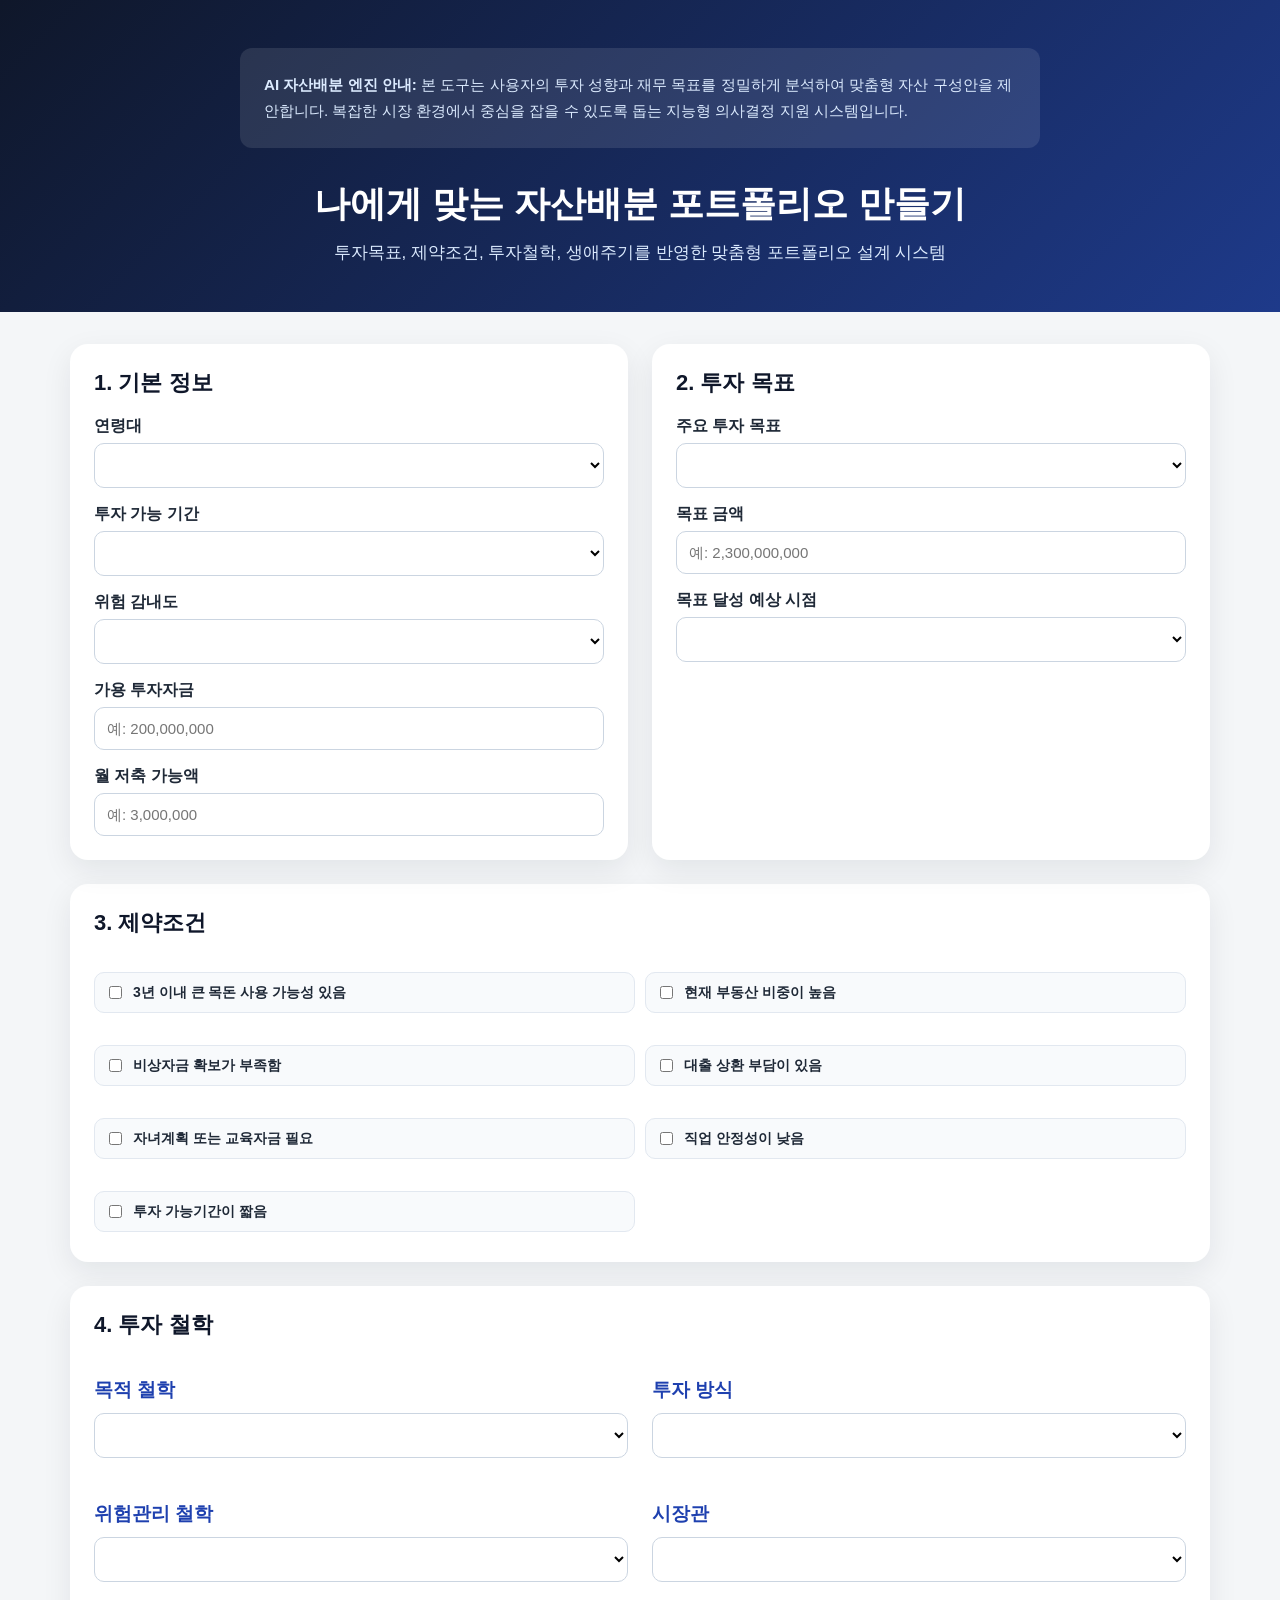
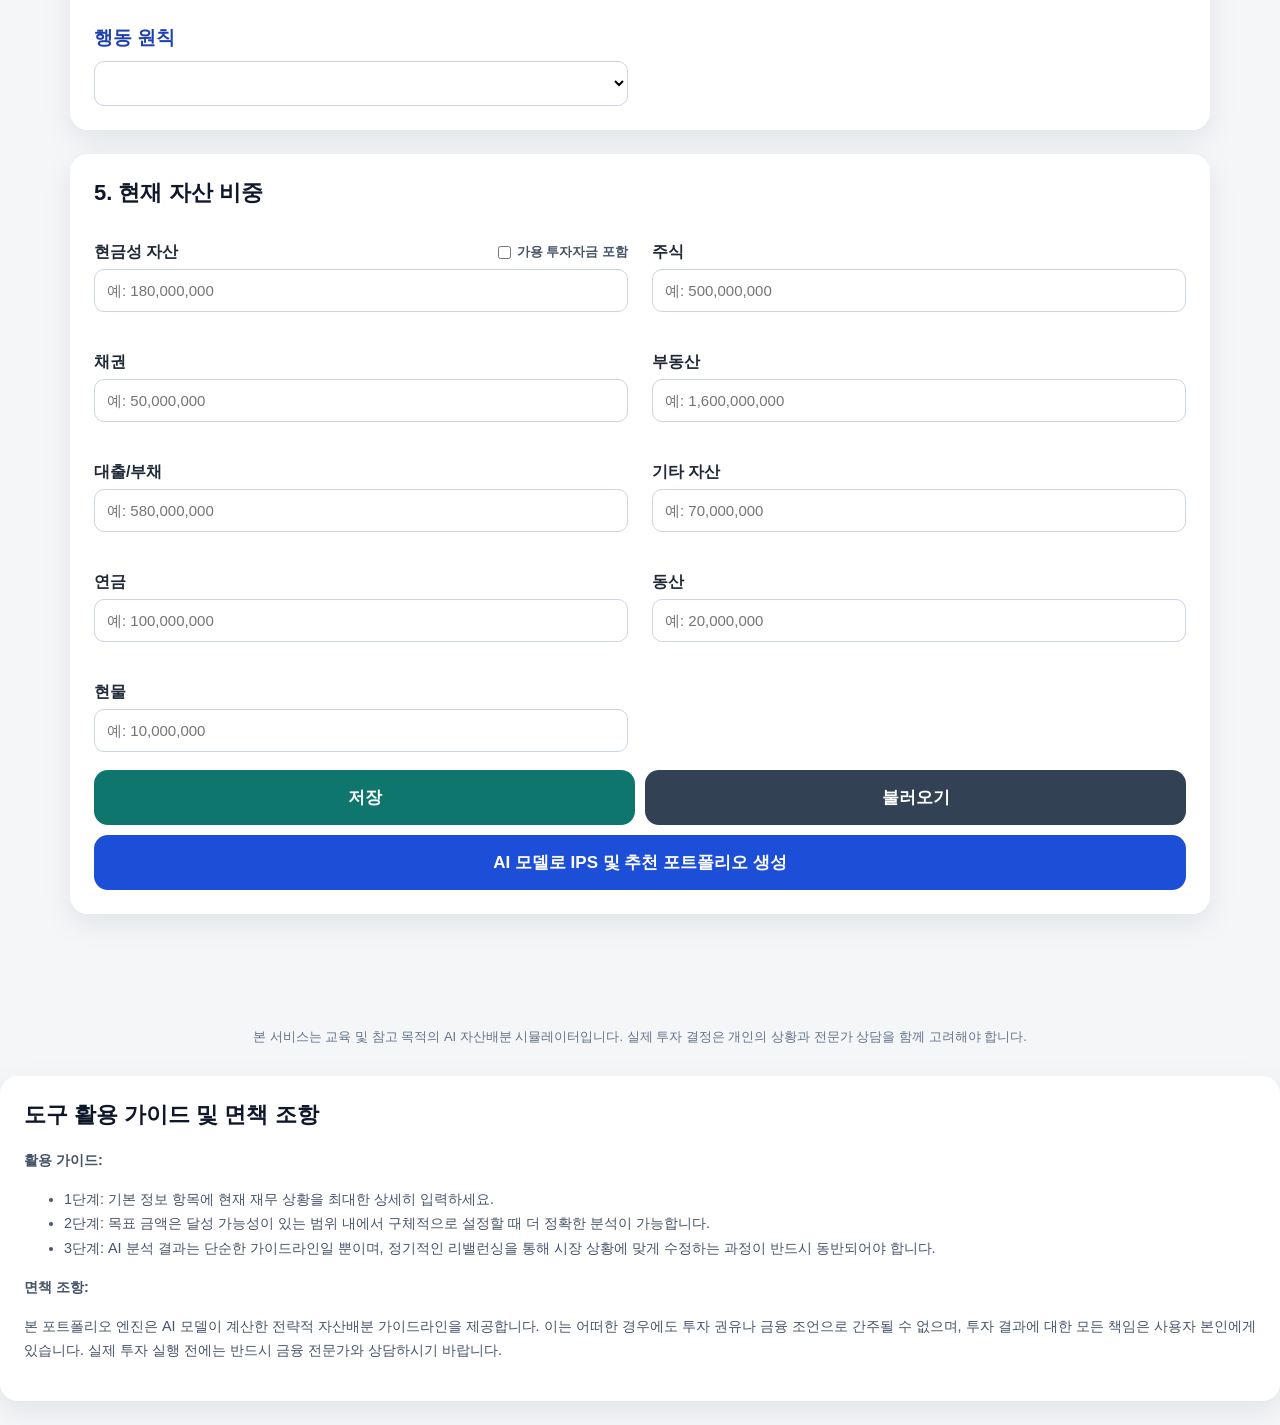
==== commit a098b6b9: "Stabilize asset input localStorage" ====
--- a/portfolio-recom-ai/index.html
+++ b/portfolio-recom-ai/index.html
@@ -268,7 +268,10 @@
         </div>
       </div>
 
-      <button id="saveInputsBtn" class="secondary-action-button" onclick="savePortfolioInputs()">저장</button>
+      <div class="input-storage-actions">
+        <button id="saveInputsBtn" class="secondary-action-button" onclick="saveAssetInputs()">저장</button>
+        <button id="loadInputsBtn" class="secondary-action-button load-action-button" onclick="loadAssetInputs()">불러오기</button>
+      </div>
       <button id="generateBtn" onclick="generateIPS()">AI 모델로 IPS 및 추천 포트폴리오 생성</button>
     </section>
 
--- a/portfolio-recom-ai/style.css
+++ b/portfolio-recom-ai/style.css
@@ -112,6 +112,17 @@
   background: #1e40af;
 }
 
+.input-storage-actions {
+  display: grid;
+  grid-template-columns: 1fr 1fr;
+  gap: 10px;
+  margin-top: 18px;
+}
+
+.input-storage-actions .secondary-action-button {
+  margin-top: 0;
+}
+
 .secondary-action-button {
   margin-top: 18px;
   background: #0f766e;
@@ -121,6 +132,14 @@
   background: #115e59;
 }
 
+.load-action-button {
+  background: #334155;
+}
+
+.load-action-button:hover {
+  background: #1e293b;
+}
+
 .secondary-action-button:disabled {
   background: #94a3b8;
   cursor: default;
@@ -128,6 +147,29 @@
 
 #generateBtn {
   margin-top: 10px;
+}
+
+.portfolio-save-toast {
+  position: fixed;
+  left: 50%;
+  bottom: 28px;
+  z-index: 1000;
+  transform: translate(-50%, 16px);
+  opacity: 0;
+  pointer-events: none;
+  padding: 12px 16px;
+  border-radius: 10px;
+  background: #0f172a;
+  color: #ffffff;
+  font-size: 14px;
+  font-weight: 700;
+  box-shadow: 0 12px 28px rgba(15, 23, 42, 0.24);
+  transition: opacity 0.18s ease, transform 0.18s ease;
+}
+
+.portfolio-save-toast.show {
+  opacity: 1;
+  transform: translate(-50%, 0);
 }
 
 .result-box {
